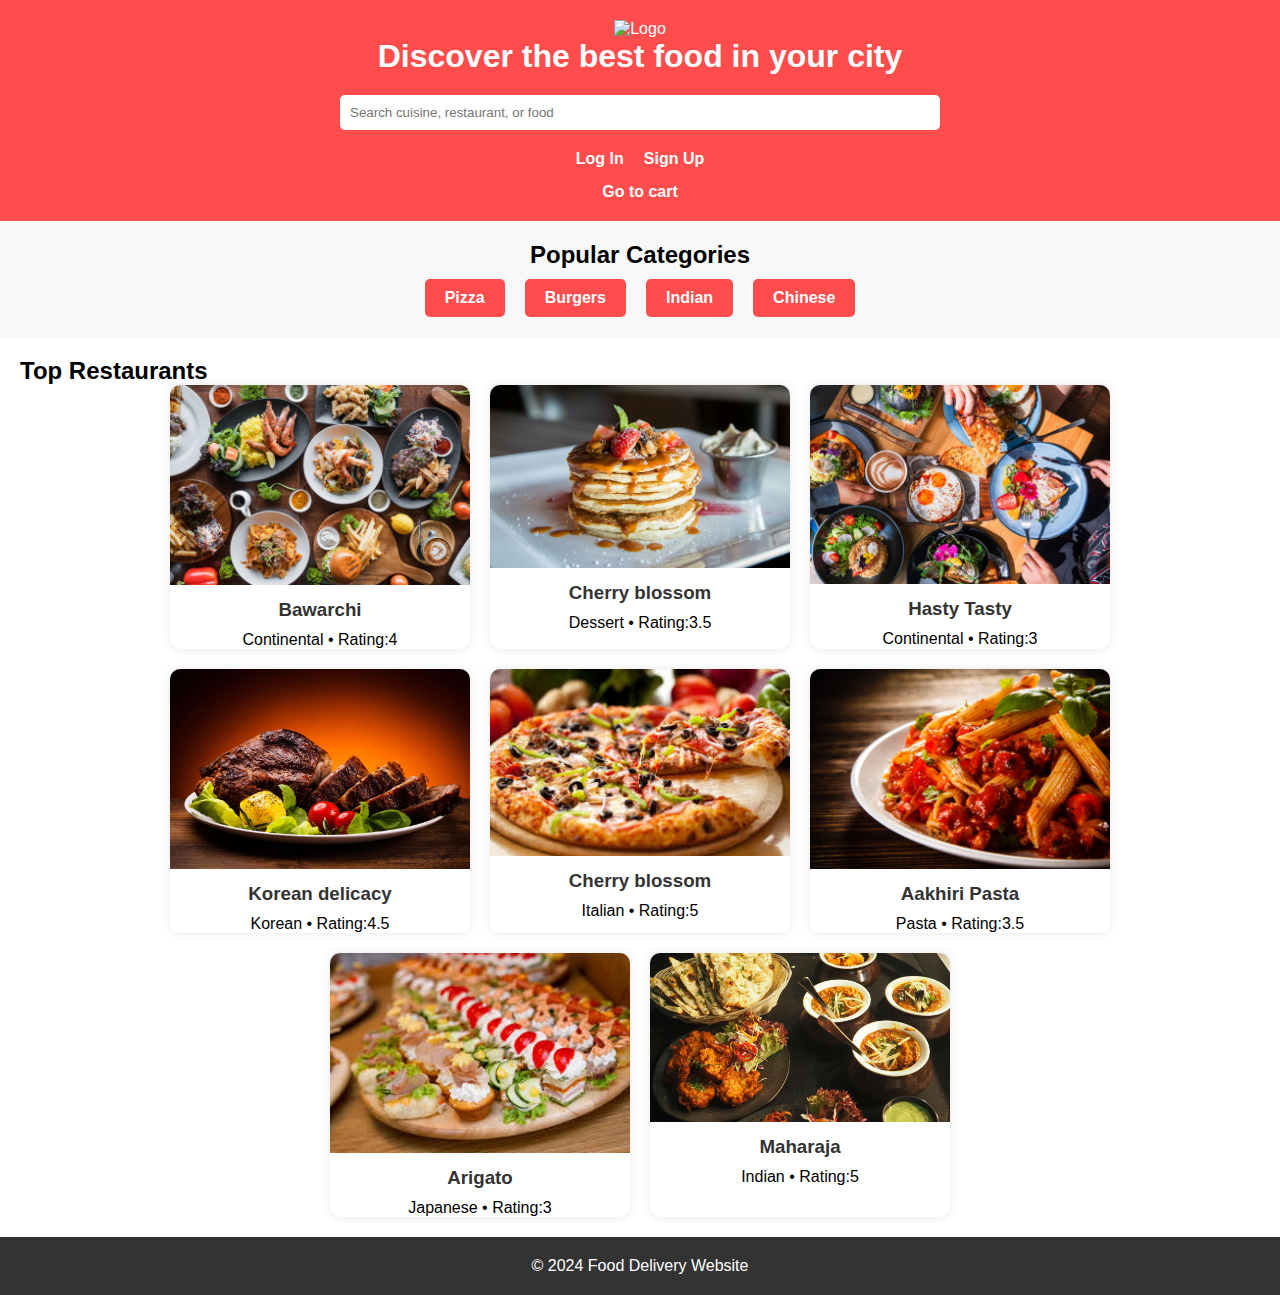
==== index.html @ 01f3fd95 "Add files via upload" ====
<!DOCTYPE html>
<html lang="en">
<head>
    <meta charset="UTF-8">
    <meta name="viewport" content="width=device-width, initial-scale=1.0">
    <title>Food Delivery Website</title>
    <link rel="stylesheet" href="design.css">
</head>
<body>
    <!-- Header Section -->
    <header>
        <div class="container">
            <div class="logo">
                <img src="https://b.zmtcdn.com/web_assets/8313a97515fcb0447d2d77c276532a511583262271.png" alt="Logo">
                <h1>Discover the best food in your city</h1>
            </div>
            <div class="search">
                <input type="text" placeholder="Search cuisine, restaurant, or food">
            </div>
            <div class="nav">
                
                <a href="login.html">Log In</a>
                <a href="signup.html">Sign Up</a>
            </div>
            <div class="nav">
                <a href="cart.html">Go to cart</a>
            </div>
        </div>
    </header>

    <!-- Categories Section -->
    <section class="categories">
        <h2>Popular Categories</h2>
        <div class="category-grid">
            <div class="category">Pizza</div>
            <div class="category">Burgers</div>
            <div class="category">Indian</div>
            <div class="category">Chinese</div>
            <!-- Add more categories as needed -->
        </div>
    </section>

    <!-- Restaurant Grid Section -->
    <section class="restaurants">
        <h2>Top Restaurants</h2>
        <div class="restaurant-grid">
            <div class="restaurant-card">
                <img src="food.jpg" alt="Restaurant">
                <h3>Bawarchi</h3>
                <p>Continental • Rating:4</p>
            </div>
            <div class="restaurant-card">
                <img src="f1.jpg" alt="Restaurant">
                <h3>Cherry blossom</h3>
                <p>Dessert • Rating:3.5</p>
            </div>
            <div class="restaurant-card">
                <img src="f2.jpg" alt="Restaurant">
                <h3>Hasty Tasty</h3>
                <p>Continental • Rating:3</p>
            </div>
            <div class="restaurant-card">
                <img src="f4.jpg" alt="Restaurant">
                <h3>Korean delicacy</h3>
                <p>Korean • Rating:4.5</p>
            </div>
            <div class="restaurant-card">
                <img src="f5.jpg" alt="Restaurant">
                <h3>Cherry blossom</h3>
                <p>Italian • Rating:5</p>
            </div>
            <div class="restaurant-card">
                <img src="f6.jpg" alt="Restaurant">
                <h3>Aakhiri Pasta</h3>
                <p>Pasta • Rating:3.5</p>
            </div>
            <div class="restaurant-card">
                <img src="f7.jpg" alt="Restaurant">
                <h3>Arigato</h3>
                <p>Japanese • Rating:3</p>
            </div>
            <div class="restaurant-card">
                <img src="f8.jpg" alt="Restaurant">
                <h3>Maharaja</h3>
                <p>Indian • Rating:5</p>
            </div>
           
        </div>
    </section>

    <!-- Footer Section -->
    <footer>
        <p>© 2024 Food Delivery Website</p>
    </footer>

    <script src="script.js"></script>
</body>
</html>
---- design.css ----
* {
    margin: 0;
    padding: 0;
    box-sizing: border-box;
    font-family: Arial, sans-serif;
}

body {
    display: flex;
    flex-direction: column;
    min-height: 100vh;
}

.container {
    width: 90%;
    max-width: 1200px;
    margin: 0 auto;
}

header {
    padding: 20px 0;
    background-color: #ff4c4c;
    color: #fff;
    text-align: center;
}

.logo img {
    width: 150px;
}

.nav {
    display: flex;
    gap: 20px;
    justify-content: center;
    margin-top: 15px;
}

.nav a {
    color: white;
    text-decoration: none;
    font-weight: bold;
}

.search input {
    width: 100%;
    max-width: 600px;
    padding: 10px;
    margin: 20px auto;
    display: block;
    border-radius: 5px;
    border: none;
}

.categories {
    padding: 20px;
    background-color: #f8f8f8;
}

.categories h2 {
    text-align: center;
    margin-bottom: 10px;
}

.category-grid {
    display: flex;
    flex-wrap: wrap;
    gap: 20px;
    justify-content: center;
}

.category {
    padding: 10px 20px;
    background-color: #ff4c4c;
    color: #fff;
    border-radius: 5px;
    font-weight: bold;
    cursor: pointer;
}

.restaurants {
    padding: 20px;
}

.restaurant-grid {
    display: flex;
    flex-wrap: wrap;
    gap: 20px;
    justify-content: center;
}

.restaurant-card {
    width: 100%;
    max-width: 300px;
    background-color: #fff;
    border-radius: 10px;
    box-shadow: 0 0 10px rgba(0, 0, 0, 0.1);
    overflow: hidden;
    text-align: center;
}

.restaurant-card img {
    width: 100%;
}

.restaurant-card h3 {
    padding: 10px 0;
    color: #333;
}

footer {
    padding: 20px;
    background-color: #333;
    color: #fff;
    text-align: center;
    margin-top: auto;
}

/* Responsive Design */
@media (max-width: 768px) {
    .search input {
        width: 80%;
    }
    .nav {
        flex-direction: column;
    }
    .category-grid, .restaurant-grid {
        flex-direction: column;
    }
}
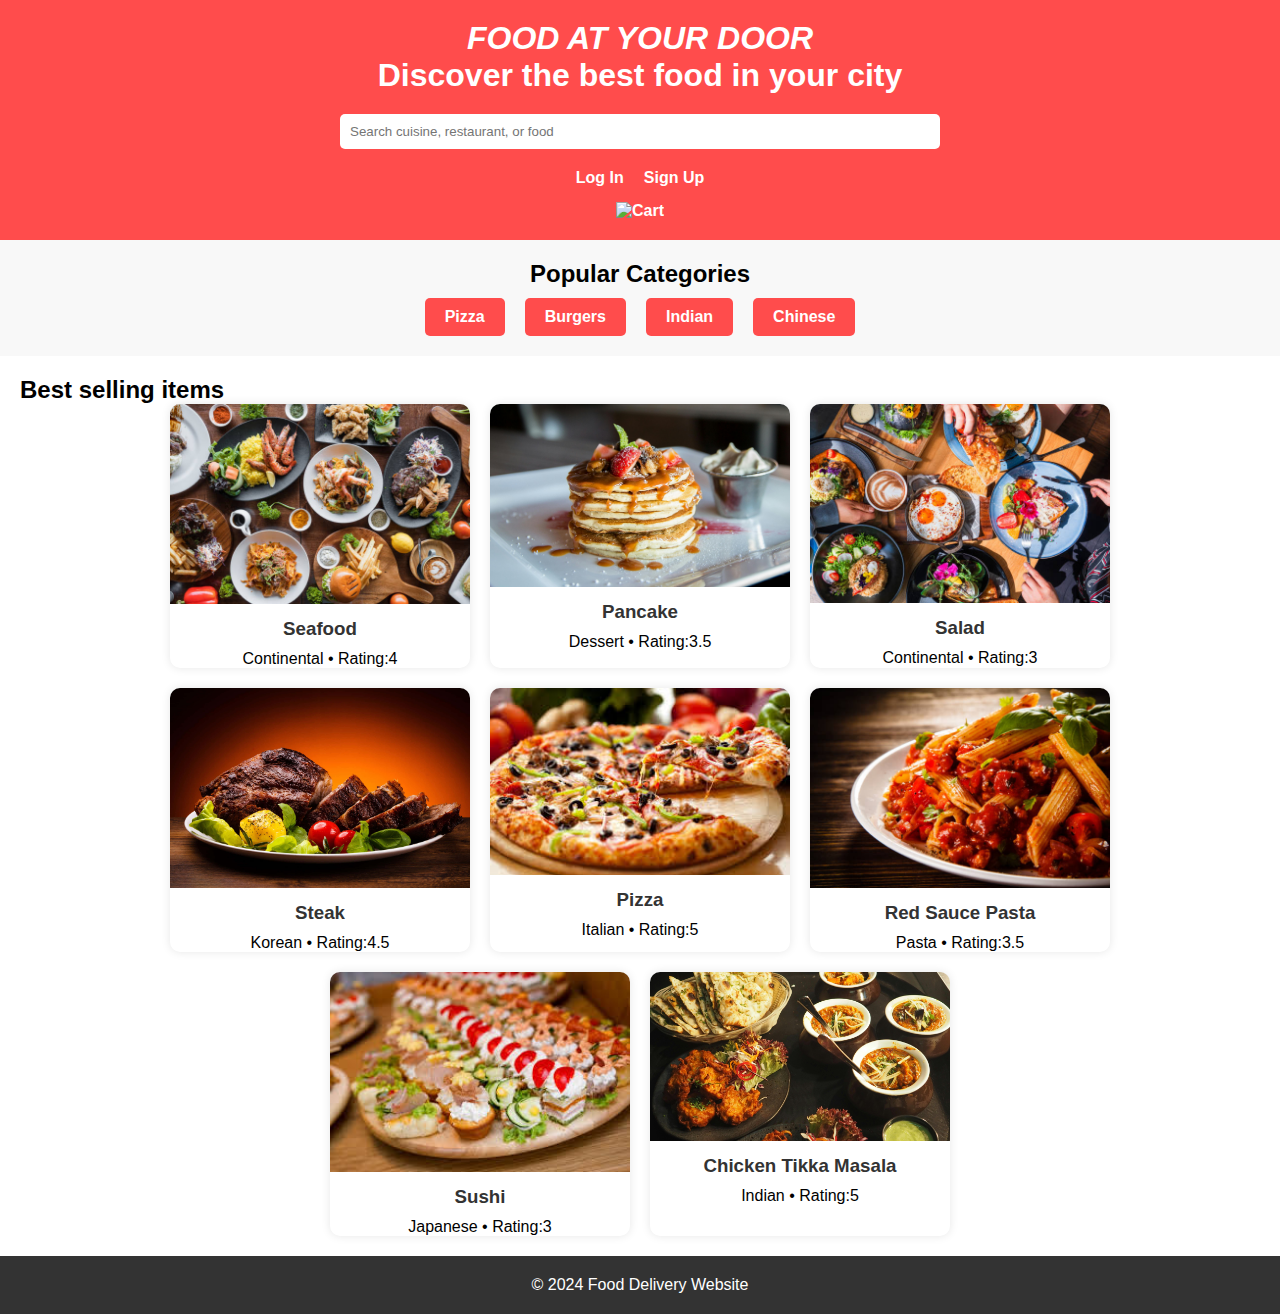
==== commit d092f60f: "Update index.html" ====
--- a/index.html
+++ b/index.html
@@ -11,7 +11,8 @@
     <header>
         <div class="container">
             <div class="logo">
-                <img src="https://b.zmtcdn.com/web_assets/8313a97515fcb0447d2d77c276532a511583262271.png" alt="Logo">
+                
+                <h1><I><b>FOOD AT YOUR DOOR</b></I></h1>
                 <h1>Discover the best food in your city</h1>
             </div>
             <div class="search">
@@ -23,7 +24,7 @@
                 <a href="signup.html">Sign Up</a>
             </div>
             <div class="nav">
-                <a href="cart.html">Go to cart</a>
+                <a href="cart.html" class="cart-icon"><img src="cart-icon.png" alt="Cart" /></a>
             </div>
         </div>
     </header>
@@ -42,46 +43,46 @@
 
     <!-- Restaurant Grid Section -->
     <section class="restaurants">
-        <h2>Top Restaurants</h2>
+        <h2>Best selling items</h2>
         <div class="restaurant-grid">
             <div class="restaurant-card">
                 <img src="food.jpg" alt="Restaurant">
-                <h3>Bawarchi</h3>
+                <h3>Seafood</h3>
                 <p>Continental • Rating:4</p>
             </div>
             <div class="restaurant-card">
                 <img src="f1.jpg" alt="Restaurant">
-                <h3>Cherry blossom</h3>
+                <h3>Pancake</h3>
                 <p>Dessert • Rating:3.5</p>
             </div>
             <div class="restaurant-card">
                 <img src="f2.jpg" alt="Restaurant">
-                <h3>Hasty Tasty</h3>
+                <h3>Salad</h3>
                 <p>Continental • Rating:3</p>
             </div>
             <div class="restaurant-card">
                 <img src="f4.jpg" alt="Restaurant">
-                <h3>Korean delicacy</h3>
+                <h3>Steak</h3>
                 <p>Korean • Rating:4.5</p>
             </div>
             <div class="restaurant-card">
                 <img src="f5.jpg" alt="Restaurant">
-                <h3>Cherry blossom</h3>
+                <h3>Pizza</h3>
                 <p>Italian • Rating:5</p>
             </div>
             <div class="restaurant-card">
                 <img src="f6.jpg" alt="Restaurant">
-                <h3>Aakhiri Pasta</h3>
+                <h3>Red Sauce Pasta</h3>
                 <p>Pasta • Rating:3.5</p>
             </div>
             <div class="restaurant-card">
                 <img src="f7.jpg" alt="Restaurant">
-                <h3>Arigato</h3>
+                <h3>Sushi</h3>
                 <p>Japanese • Rating:3</p>
             </div>
             <div class="restaurant-card">
                 <img src="f8.jpg" alt="Restaurant">
-                <h3>Maharaja</h3>
+                <h3>Chicken Tikka Masala</h3>
                 <p>Indian • Rating:5</p>
             </div>
            
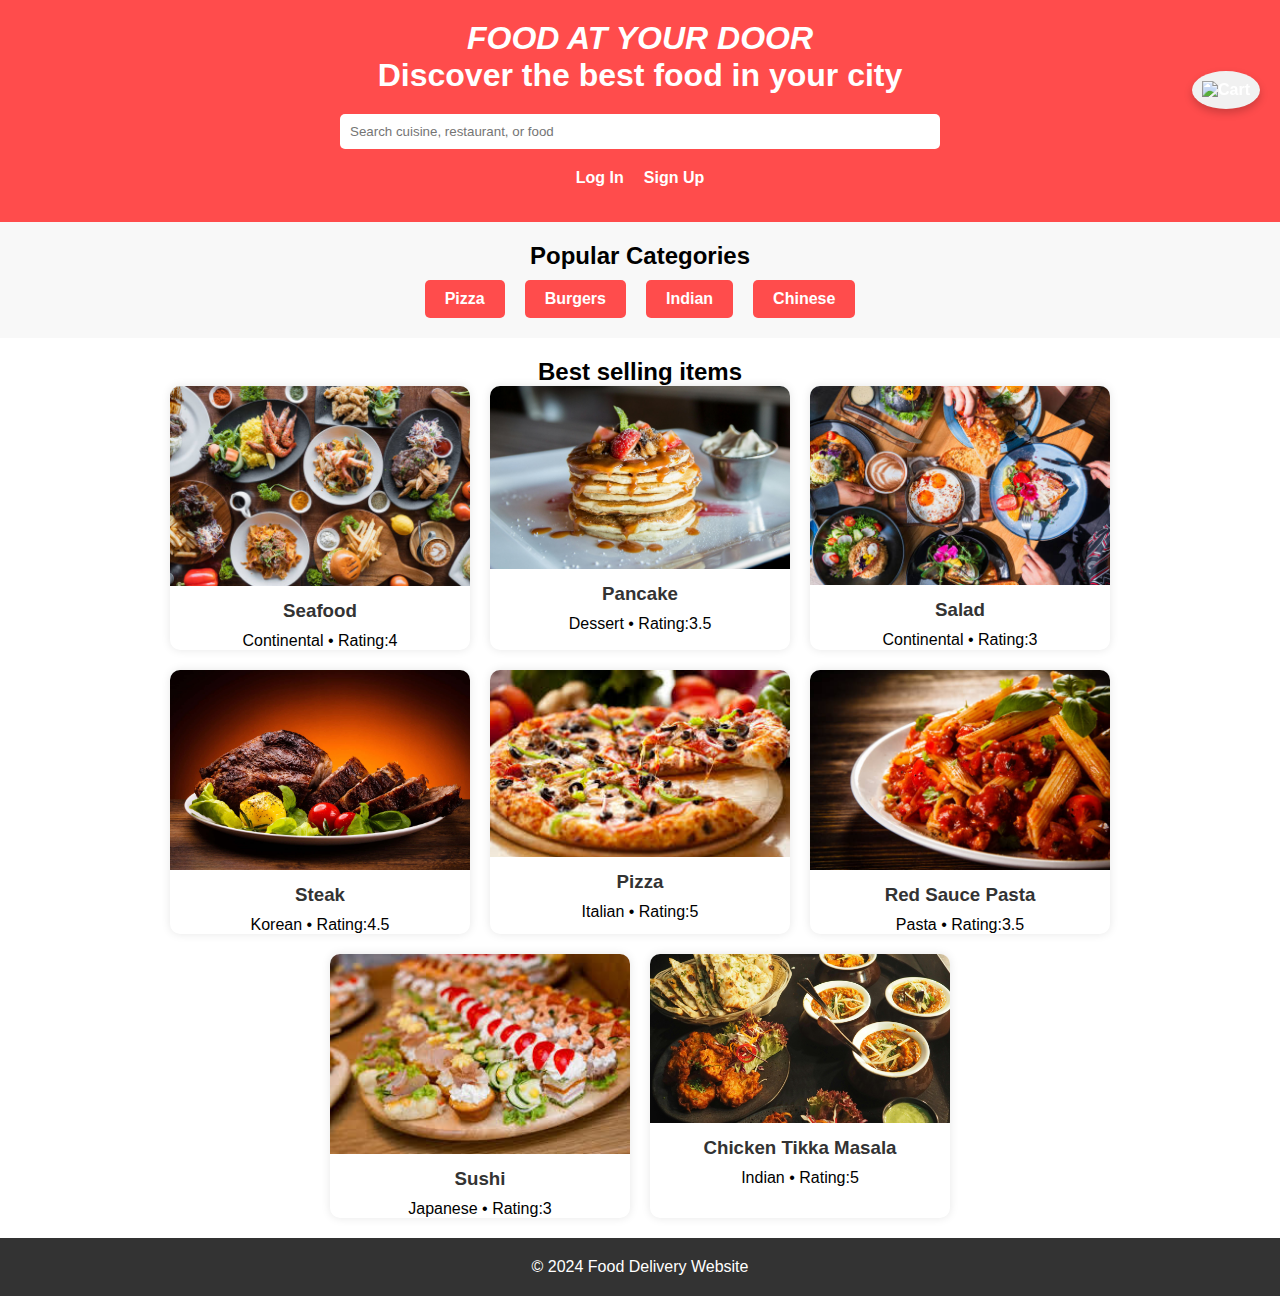
==== commit 87563510: "Update index.html" ====
--- a/index.html
+++ b/index.html
@@ -24,7 +24,7 @@
                 <a href="signup.html">Sign Up</a>
             </div>
             <div class="nav">
-                <a href="cart.html" class="cart-icon"><img src="cart-icon.png" alt="Cart" /></a>
+                <a href="cart.jsp" class="cart-icon"><img src="cart-icon.png" alt="Cart" /></a>
             </div>
         </div>
     </header>
--- a/design.css
+++ b/design.css
@@ -79,6 +79,7 @@
 
 .restaurants {
     padding: 20px;
+    text-align: center;
 }
 
 .restaurant-grid {
@@ -115,6 +116,28 @@
     margin-top: auto;
 }
 
+.cart-icon {
+    position: fixed;
+    right: 20px;
+    top: 10%;
+    transform: translateY(-50%);
+    padding: 10px;
+    background-color: #f1f1f1; /* Optional background */
+    border-radius: 50%;
+    box-shadow: 0 4px 8px rgba(0, 0, 0, 0.2);
+    z-index: 1000;
+}
+
+.cart-icon img {
+    width: 30px; /* Set the size of the icon */
+    height: 30px;
+}
+
+.cart-icon:hover {
+    background-color: #ccc; /* Hover effect */
+}
+
+
 /* Responsive Design */
 @media (max-width: 768px) {
     .search input {
